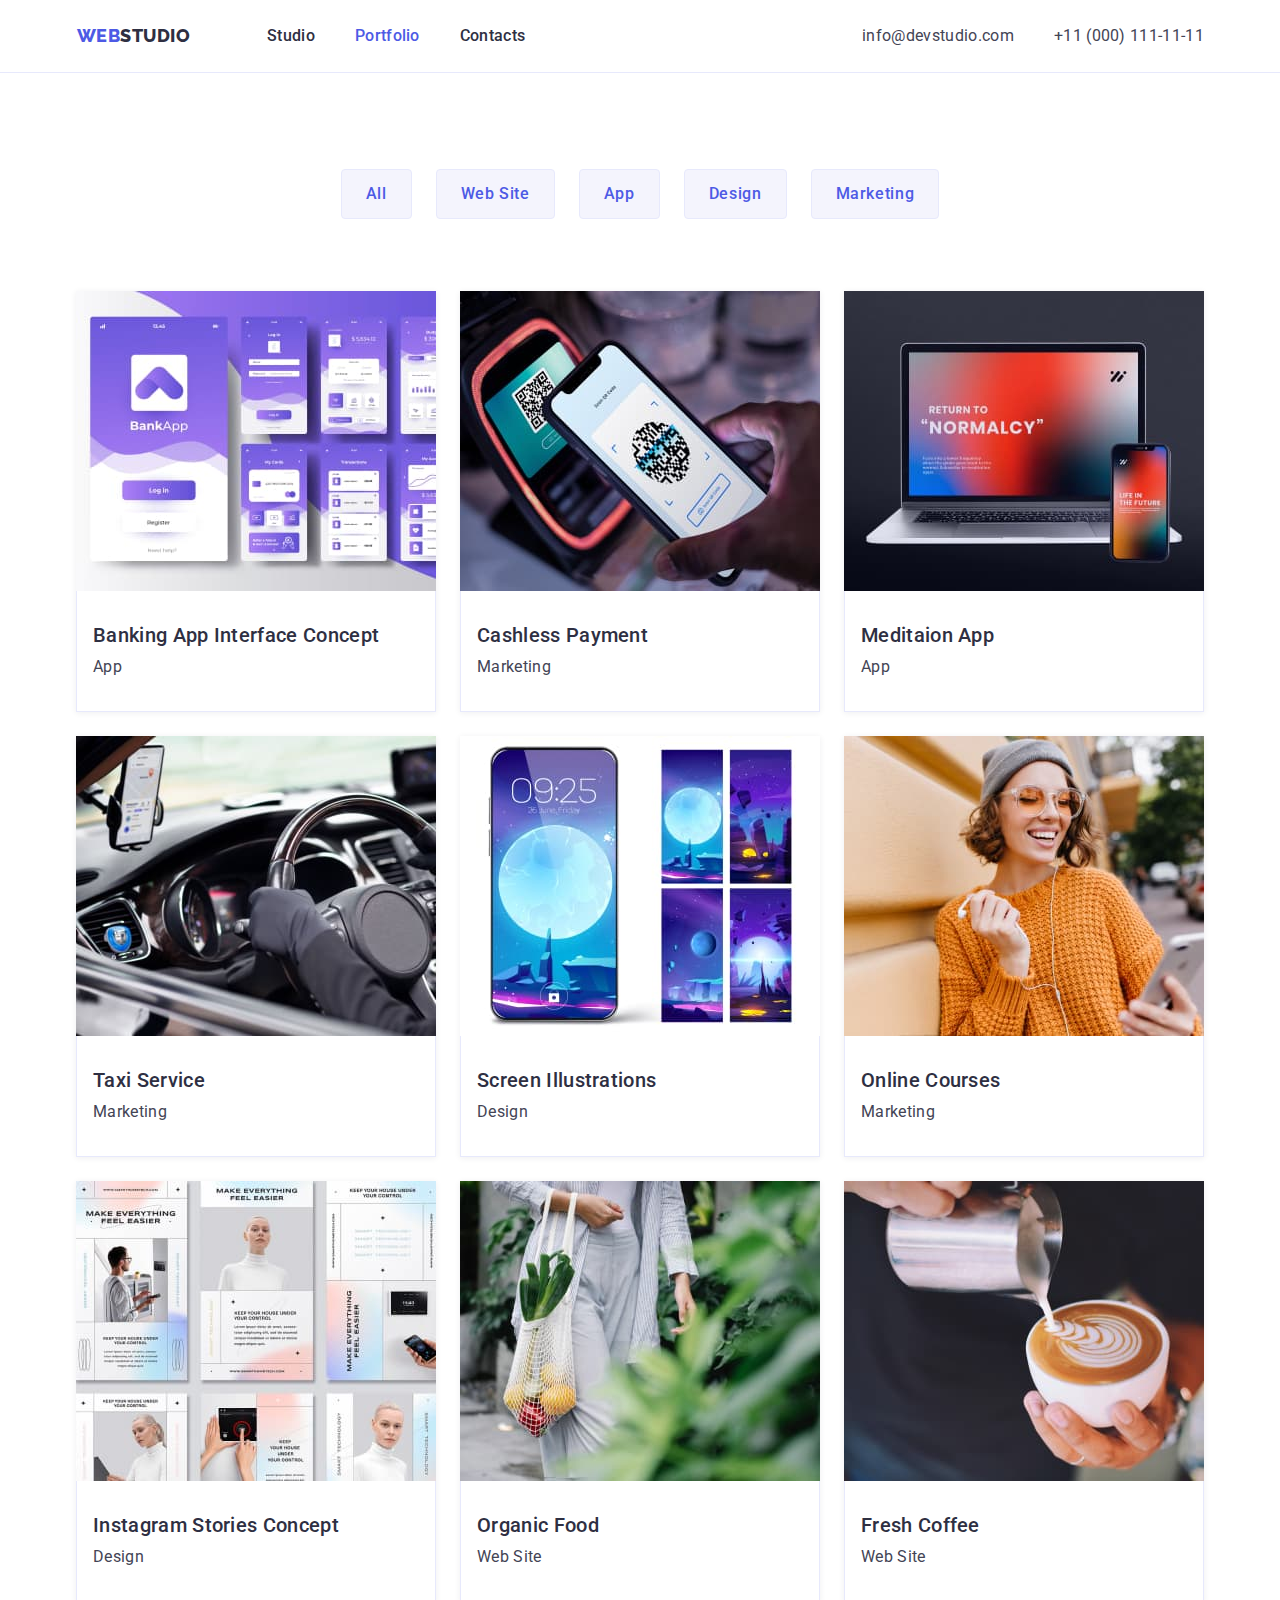
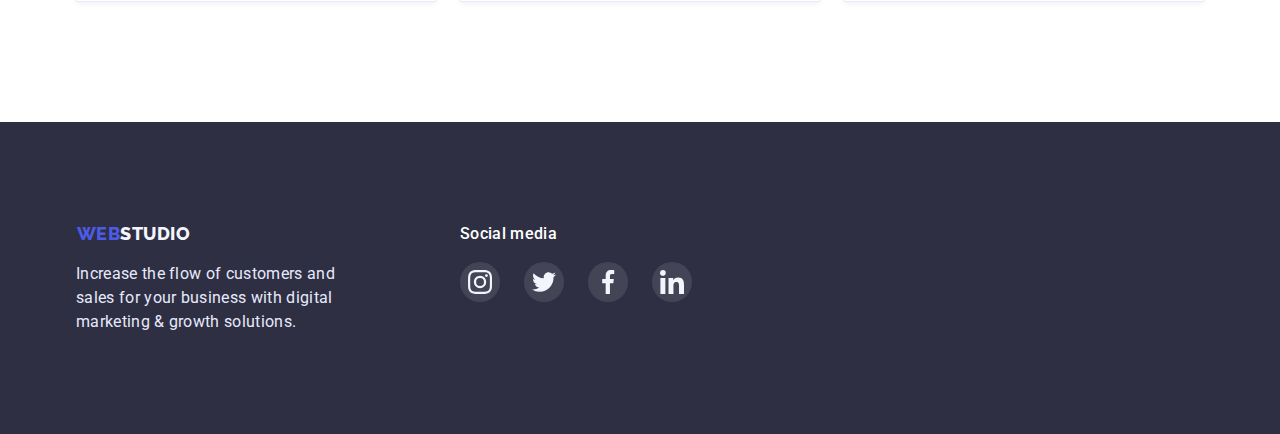
==== portfolio.html @ f53d460f "Initial commit" ====
<!DOCTYPE html>
<html lang="en">
  <head>
    <meta charset="UTF-8" />
    <meta http-equiv="X-UA-Compatible" content="IE=edge" />
    <meta name="viewport" content="width=device-width, initial-scale=1.0" />
    <title>Home work 2</title>
    <link
      href="https://fonts.googleapis.com/css2?family=Montserrat:wght@400;700&family=Raleway:wght@800&family=Roboto:wght@400;500;700;900&display=swap"
      rel="stylesheet"
    />
    <link
      rel="stylesheet"
      href="https://cdnjs.cloudflare.com/ajax/libs/modern-normalize/1.1.0/modern-normalize.min.css"
    />
    <link rel="stylesheet" href="./css/styles.css" />
  </head>
  <body>
    <!-- header section   -->
    <header class="header">
      <div class="container">
        <a href="./index.html" class="logo"
          >Web<span class="logo-text">Studio</span></a
        >
        <nav>
          <ul class="site-nav list">
            <li>
              <a href="./index.html" class="link">Studio</a>
            </li>
            <li>
              <a href="./portfolio.html" class="link current">Portfolio</a>
            </li>
            <li>
              <a href="" class="link">Contacts</a>
            </li>
          </ul>
        </nav>
        <ul class="auth-nav list">
          <li>
            <a href="mailto:info@devstudio.com" class="link"
              >info@devstudio.com</a
            >
          </li>
          <li>
            <a href="tel:+110001111111" class="link">+11 (000) 111-11-11</a>
          </li>
        </ul>
      </div>
    </header>
    <main>
      <!-- section buttons  -->
      <section class="section-gallery">
        <div class="container">
          <h1 class="visually-hidden">Filter</h1>
          <ul class="list-button list">
            <li>
              <button type="button" class="list-item">All</button>
            </li>
            <li><button type="button" class="list-item">Web Site</button></li>
            <li><button type="button" class="list-item">App</button></li>
            <li><button type="button" class="list-item">Design</button></li>
            <li><button type="button" class="list-item">Marketing</button></li>
          </ul>

          <!-- section gallery  -->
          <ul class="list list-cards">
            <li class="gallery-item item">
              <a class="gallery-link" href="">
                <img
                  src="./images/portfolio/img1.jpg"
                  alt="Banking App Interface"
                  width="360"
                  height="300"
                />
                <div class="desc-card">
                  <h2 class="gallery-title title">
                    Banking App Interface Concept
                  </h2>
                  <p class="gallery-text">App</p>
                </div>
              </a>
            </li>
            <li class="gallery-item item">
              <a class="gallery-link" href="">
                <img
                  src="./images/portfolio/img2.jpg"
                  alt="Cashless Payment"
                  width="360"
                  height="300"
                />
                <div class="desc-card">
                  <h2 class="gallery-title title">Cashless Payment</h2>
                  <p class="gallery-text">Marketing</p>
                </div>
              </a>
            </li>
            <li class="gallery-item item">
              <a class="gallery-link" href="">
                <img
                  src="./images/portfolio/img3.jpg"
                  alt="Meditaion App"
                  width="360"
                  height="300"
                />
                <div class="desc-card">
                  <h2 class="gallery-title title">Meditaion App</h2>
                  <p class="gallery-text">App</p>
                </div>
              </a>
            </li>
            <li class="gallery-item">
              <a class="gallery-link" href="">
                <img
                  src="./images/portfolio/img4.jpg"
                  alt="Taxi Service"
                  width="360"
                  height="300"
                />
                <div class="desc-card">
                  <h2 class="gallery-title title">Taxi Service</h2>
                  <p class="gallery-text">Marketing</p>
                </div>
              </a>
            </li>
            <li class="gallery-item">
              <a class="gallery-link" href="">
                <img
                  src="./images/portfolio/img5.jpg"
                  alt="Screen Illustrations"
                  width="360"
                  height="300"
                />
                <div class="desc-card">
                  <h2 class="gallery-title title">Screen Illustrations</h2>
                  <p class="gallery-text">Design</p>
                </div>
              </a>
            </li>
            <li class="gallery-item">
              <a class="gallery-link" href="">
                <img
                  src="./images/portfolio/img6.jpg"
                  alt="Online Courses"
                  width="360"
                  height="300"
                />
                <div class="desc-card">
                  <h2 class="gallery-title title">Online Courses</h2>
                  <p class="gallery-text">Marketing</p>
                </div>
              </a>
            </li>
            <li class="gallery-item">
              <a class="gallery-link" href="">
                <img
                  src="./images/portfolio/img7.jpg"
                  alt="Instagram Stories Concept"
                  width="360"
                  height="300"
                />
                <div class="desc-card">
                  <h2 class="gallery-title title">Instagram Stories Concept</h2>
                  <p class="gallery-text">Design</p>
                </div>
              </a>
            </li>
            <li class="gallery-item">
              <a class="gallery-link" href="">
                <img
                  src="./images/portfolio/img8.jpg"
                  alt="Organic Food"
                  width="360"
                  height="300"
                />
                <div class="desc-card">
                  <h2 class="gallery-title title">Organic Food</h2>
                  <p class="gallery-text">Web Site</p>
                </div>
              </a>
            </li>
            <li class="gallery-item">
              <a class="gallery-link" href="">
                <img
                  src="./images/portfolio/img9.jpg"
                  alt="Fresh Coffee"
                  width="360"
                  height="300"
                />
                <div class="desc-card">
                  <h2 class="gallery-title title">Fresh Coffee</h2>
                  <p class="gallery-text">Web Site</p>
                </div>
              </a>
            </li>
          </ul>
        </div>
      </section>
    </main>
    <!-- footer  -->
    <footer class="footer">
      <div class="container footer-wrap">
        <div class="logo-content">
          <a href="./index.html" class="logo"
            >Web<span class="logo-text">Studio</span></a
          >
          <p class="footer-text">
            Increase the flow of customers and sales for your business with
            digital marketing & growth solutions.
          </p>
        </div>
        <div class="social-content">
          <p class="social-text">Social media</p>
          <ul class="social-list list">
            <li class="social-item">
              <a
                class="social-link footer-link link"
                href="https://www.instagram.com"
                aria-label="instagram"
                target="_blank"
                rel="noopener noreferrer"
              >
                <svg class="social-icon" width="24" height="24">
                  <use href="./images/icons.svg#icon-instagram"></use>
                </svg>
              </a>
            </li>
            <li class="social-item">
              <a
                class="social-link footer-link link"
                href="https://twitter.com"
                aria-label="twitter"
                target="_blank"
                rel="noopener noreferrer"
              >
                <svg class="social-icon" width="24" height="24">
                  <use href="./images/icons.svg#icon-twitter"></use>
                </svg>
              </a>
            </li>
            <li class="social-item">
              <a
                class="social-link footer-link link"
                href="https://www.facebook.com"
                aria-label="facebook"
                target="_blank"
                rel="noopener noreferrer"
              >
                <svg class="social-icon" width="24" height="24">
                  <use href="./images/icons.svg#icon-facebook"></use>
                </svg>
              </a>
            </li>
            <li class="social-item">
              <a
                class="social-link footer-link link"
                href="https://www.linkedin.com"
                aria-label="linkedin"
                target="_blank"
                rel="noopener noreferrer"
              >
                <svg class="social-icon" width="24" height="24">
                  <use href="./images/icons.svg#icon-linkedin"></use>
                </svg>
              </a>
            </li>
          </ul>
        </div>
      </div>
    </footer>
  </body>
</html>
---- css/styles.css ----
/* основной цвет текста #434455  */
/* вторичный цвет текста  #2E2F42 */

/* акцент #4D5AE5  */
/* кнопки фон #E7E9FC  */
/* фон #FFFFFF */

:root {
  --primary-text-color: #434455;
  --title-text-color: #2e2f42;
  --accent-color: #4d5ae5;
  --accent-second-color: #404bbf;
  --accent-hover-color: #31d0aa;
  --primary-bg-color: #ffffff;
  --button-bg-color: #f4f4fd;
  --button-border-color: #e7e9fc;
  --list-item-border-color: #e7e9fc;
  --border-color: #8e8f99;
  --shadow-hero-color: rgba(46, 47, 66, 0.7);
  --shadow-item-color: rgba(46, 47, 66, 0.08);
  --shadow-btn-color: rgba(0, 0, 0, 0.15);
}

.visually-hidden {
  position: absolute;
  width: 1px;
  height: 1px;
  margin: -1px;
  border: 0;
  padding: 0;

  white-space: nowrap;
  clip-path: inset(100%);
  clip: rect(0 0 0 0);
  overflow: hidden;
}

body {
  font-family: Roboto, sans-serif;
  font-size: 16px;
  line-height: 1.5;
  letter-spacing: 0.02em;
  color: var(--primary-text-color);
}

h1,
h2,
h3,
p,
ul {
  margin: 0;
}

.list {
  list-style: none;
  margin: 0;
  padding: 0;
}

a {
  text-decoration: none;
}

/* .section {
  outline: 1px solid tomato;
} */

/* универсальный класс контейнра предназначен для ограничения контента по ширине */
.container {
  width: 1158px;
  padding-left: 15px;
  padding-right: 15px;
  /*outline: 1px solid tomato;*/
  margin-left: auto;
  margin-right: auto;
}

/* header */

header .container {
  display: flex;
  align-items: center;
  height: 72px;
}

.header {
  border-bottom: 1px solid #e7e9fc;
}

.button {
  text-decoration: none;
}
/* navigation  */
.logo {
  font-family: Raleway, sans-serif;
  font-weight: 800;
  font-size: 18px;
  line-height: 1.33;
  letter-spacing: 0.03em;
  color: var(--accent-color);
  text-decoration: none;
  text-transform: uppercase;
  text-align: center;
  width: 115px;
}

.header .logo {
  margin-right: 76px;
}

header .logo-text {
  color: var(--title-text-color);
}
.site-nav {
  display: flex;
  width: 261px;
  gap: 40px;
  padding: 0;
}

.site-nav .link {
  display: block;
  padding-top: 24px;
  padding-bottom: 24px;
  font-family: Roboto;
  font-style: Medium;
  font-weight: 500;
  color: var(--title-text-color);
  text-decoration: none;
}
.site-nav .link:hover,
.site-nav .link:focus {
  color: var(--accent-color);
}

.site-nav .link.current {
  color: #4d5ae5;
}

.auth-nav {
  display: flex;
  gap: 40px;
  margin-left: auto;
}

.auth-nav .link {
  display: block;
  padding-top: 24px;
  padding-bottom: 24px;
  color: var(--primary-text-color);
  text-decoration: none;
}

.auth-nav .link:hover,
.auth-nav .link:focus {
  color: var(--accent-color);
}

/* page studio  */

/* hero section  */

.hero {
  background-color: var(--title-text-color);
  text-align: center;
}

.hero.section {
  max-width: 1440px;
  margin: 0px auto;
  padding-top: 188px;
  padding-bottom: 188px;
  background-image: linear-gradient(
      var(--shadow-hero-color),
      var(--shadow-hero-color)
    ),
    url(../images/hero/hero.jpg);
  background-repeat: no-repeat;
  background-size: cover;
  background-position: center;
}

.hero-title {
  width: 494px;
  font-weight: 700;
  font-size: 56px;
  line-height: 1.07;
  color: var(--primary-bg-color);
  margin-left: auto;
  margin-right: auto;
  margin-bottom: 48px;
}

.hero-button {
  display: inline-block;
  padding: 16px 32px;
  min-width: 169px;
  font-family: Roboto;
  font-size: 16px;
  font-weight: 500;
  line-height: 1.5;
  letter-spacing: 0.04em;
  cursor: pointer;
  color: var(--primary-bg-color);
  background-color: var(--accent-color);
  border-radius: 4px;
  border: none;
  box-shadow: 0px 4px 4px var(--shadow-btn-color);
}

.hero-button:hover,
.hero-button:focus {
  background-color: var(--accent-second-color);
}

/* sections */

.section-title {
  font-weight: 700;
  font-size: 36px;
  line-height: 1.11;
  text-align: Center;
  color: var(--title-text-color);
  margin-bottom: 72px;
}

/* adventages-section */

.section {
  padding-top: 120px;
  padding-bottom: 120px;
}

.thumb {
  display: flex;
  justify-content: center;
  align-items: center;
  width: 264px;
  height: 112px;
  background-color: #f4f4fd;
  border-radius: 4px;
  margin-bottom: 8px;
}

.thumb-icon {
  background-size: contain;
}

.adventages-list .title,
.team-list .title {
  font-weight: 500;
  font-size: 20px;
  font-weight: 500;
  line-height: 1.2;
  color: var(--title-text-color);
}

.adventages-list .title {
  margin-bottom: 8px;
}

.adventages-list {
  display: flex;
  flex-wrap: wrap;
  gap: 24px;
}

.item {
  display: block;
}

.adventages-list .item {
  flex-basis: calc((100% - (24px * 3)) / 4);
}

.section-text {
  text-align: Left;
}

/*about section  */

.section-about {
  padding-top: 0;
}

img {
  display: block;
  max-width: 100%;
  height: auto;
}

.about-list {
  display: flex;
  flex-wrap: wrap;
  gap: 24px;
}

.about-item {
  flex-basis: calc((100% - (24px * 2)) / 3);
}

/* team section */

.section-team {
  background-color: #f4f4fd;
}

.desc-team {
  margin: 32px 16px;
}

.team-list > li {
  background-color: var(--primary-bg-color);
}

.team-list {
  display: flex;
  flex-wrap: wrap;
  gap: 24px;
  text-align: center;
}

.team-list .item {
  flex-basis: calc((100% - (24px * 3)) / 4);
  box-shadow: 0px 2px 1px var(--shadow-item-color),
    0px 1px 1px rgba(46, 47, 66, 0.16), 0px 1px 6px var(--shadow-item-color);
}

.card-title {
  margin-bottom: 8px;
}

.card-text {
  margin-bottom: 8px;
}

.social-list {
  display: flex;
  justify-content: center;
  gap: 24px;
}

.social-link {
  display: flex;
  justify-content: center;
  align-items: center;
  width: 40px;
  height: 40px;
  background-color: var(--accent-color);
  border-radius: 50%;
}

.social-link:hover,
.social-link:focus {
  background-color: var(--accent-second-color);
}

.social-icon {
  fill: #f4f4fd;
}

/* customers  */

.customers-list {
  display: flex;
  gap: 24px;
}

.customers-link {
  display: flex;
  justify-content: center;
  align-items: center;
  width: 168px;
  height: 88px;
  border: 1px solid var(--border-color);
  border-radius: 4px;
}

.customers-icon {
  fill: var(--border-color);
}

.customers-link:hover,
.customers-link:focus {
  border-color: var(--accent-second-color);
}

.customers-link:hover .customers-icon,
.customers-link:focus .customers-icon {
  fill: var(--accent-second-color);
}

/* portfolio  */

/* filter  */

.list .list-item {
  font-family: Roboto;
  font-weight: 500;
  font-size: 16px;
  line-height: 1.5;
  text-align: center;
  letter-spacing: 0.04em;
  cursor: pointer;
  color: var(--accent-color);
  background-color: var(--button-bg-color);
  border-radius: 4px;
  border: 1px solid var(--button-border-color);
}

.list .list-item:hover,
.list .list-item:focus {
  color: var(--primary-bg-color);
  background-color: var(--accent-color);
  border-color: var(--accent-color);
  box-shadow: 0px 2px 2px rgba(0, 0, 0, 0.12), 0px 2px 1px rgba(0, 0, 0, 0.08),
    0px 3px 1px rgba(0, 0, 0, 0.1);
}

.section-gallery {
  padding-top: 96px;
  padding-bottom: 120px;
}

.list-button .list-item {
  padding: 12px 24px;
}

.list-button {
  display: flex;
  justify-content: center;
  gap: 24px;
  margin-bottom: 72px;
}

/* portfolio section  */
.list-cards .title {
  font-size: 20px;
  font-weight: 500;
  line-height: 1.2;
  text-align: Left;
  color: var(--title-text-color);
}

.gallery-title {
  margin-bottom: 8px;
}

.desc-card {
  padding-top: 32px;
  padding-left: 16px;
  padding-bottom: 32px;
  border: 1px solid var(--list-item-border-color);
  border-top: none;
}

.gallery-item {
  flex-basis: calc((100% - (24px * 2)) / 3);
  box-shadow: 0px 1px 6px var(--shadow-item-color);
}

.gallery-link {
  display: block;
  color: currentColor;
}

.gallery-link:hover,
.gallery-link:focus {
  box-shadow: 0px 2px 1px var(--shadow-item-color),
    0px 1px 1px rgba(46, 47, 66, 0.16), 0px 1px 6px var(--shadow-item-color);
}

.list-cards {
  display: flex;
  flex-wrap: wrap;
  gap: 24px;
}

/* footer  */
.footer {
  max-width: 1440px;
  margin: 0px auto;
  background-color: var(--title-text-color);
}

.footer-text {
  font-weight: 400;
  text-align: Left;
  color: #e7e9fc;
  width: 264px;
}

footer .logo-text {
  color: #f4f4fd;
}

.footer {
  padding-top: 100px;
  padding-bottom: 100px;
}

.footer-wrap {
  display: flex;
}

.logo-content {
  margin-right: 120px;
}

.social-text {
  margin-bottom: 16px;
}

.footer .logo {
  display: block;
  margin-bottom: 16px;
}

.social-text {
  font-weight: 500;
  color: #ffffff;
}

.footer-link {
  background-color: rgba(255, 255, 255, 0.1);
}

.footer-link:hover,
.footer-link:focus {
  background-color: var(--accent-hover-color);
}
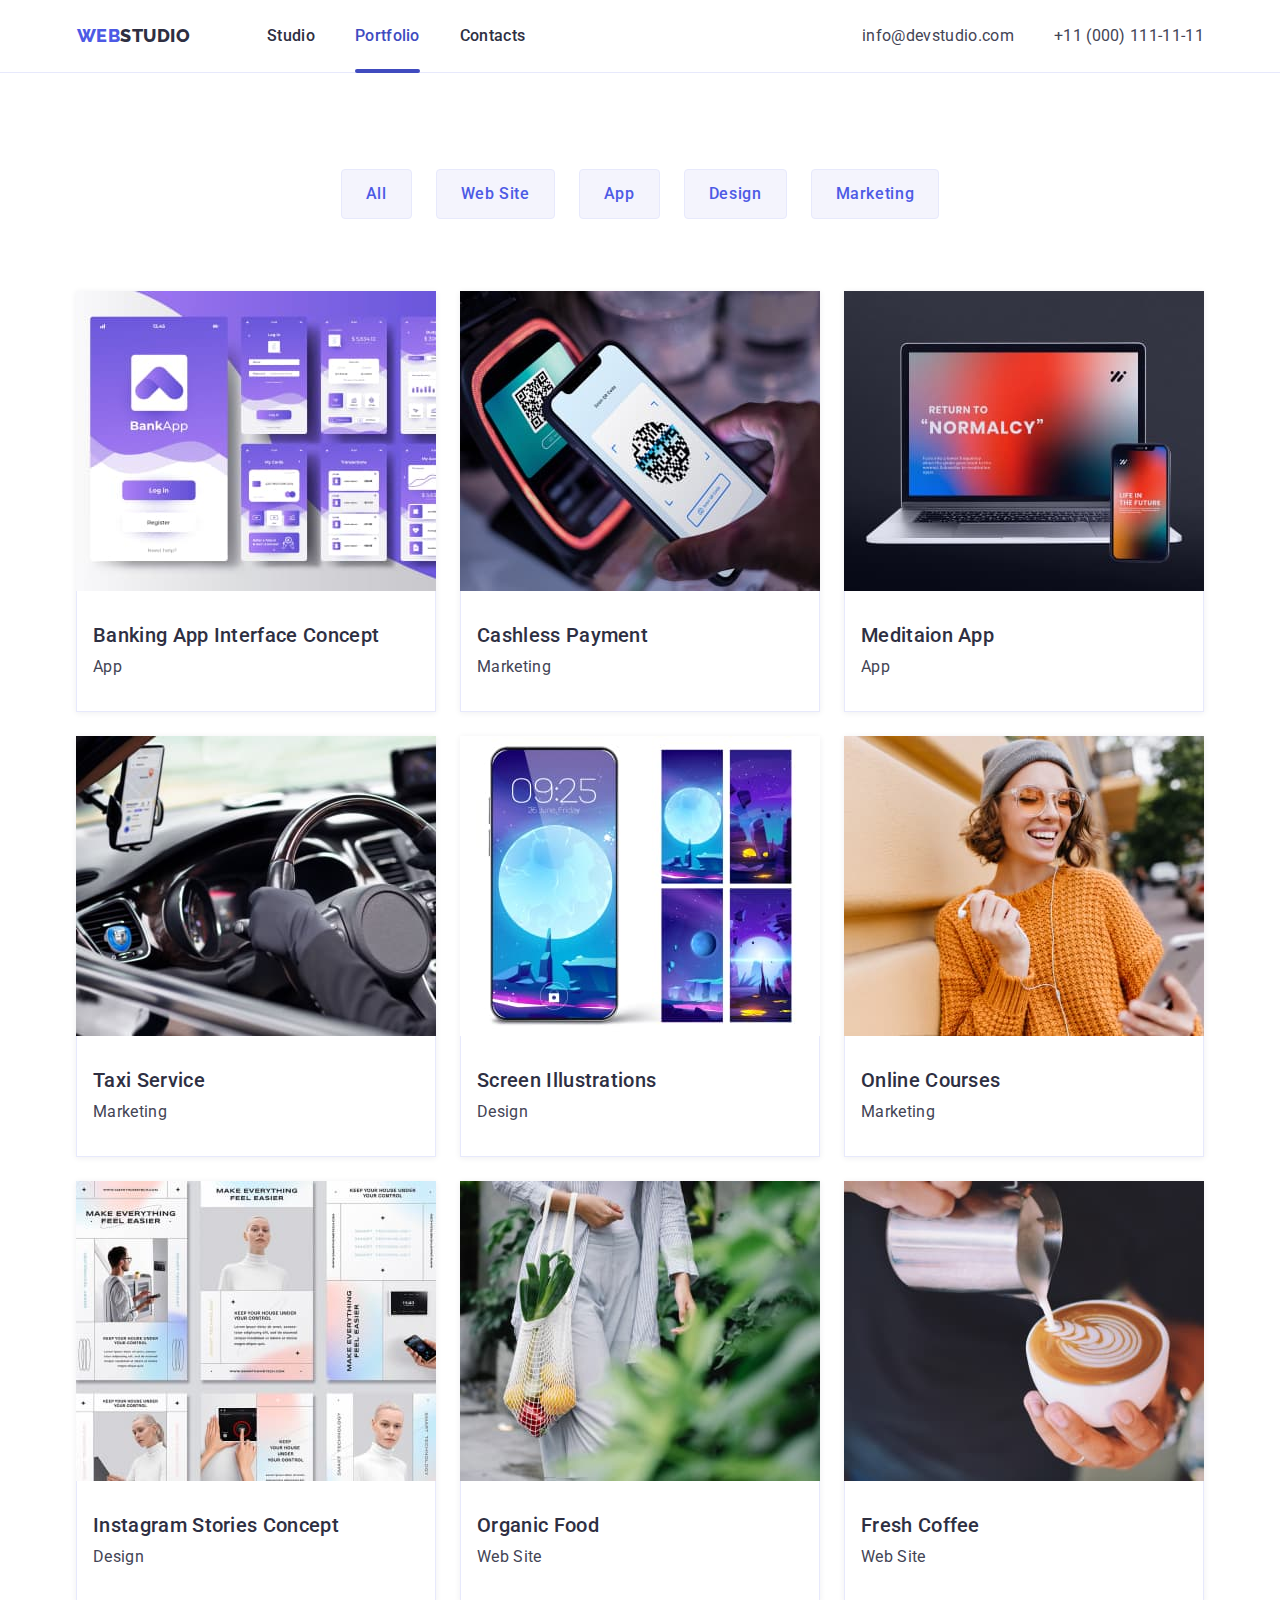
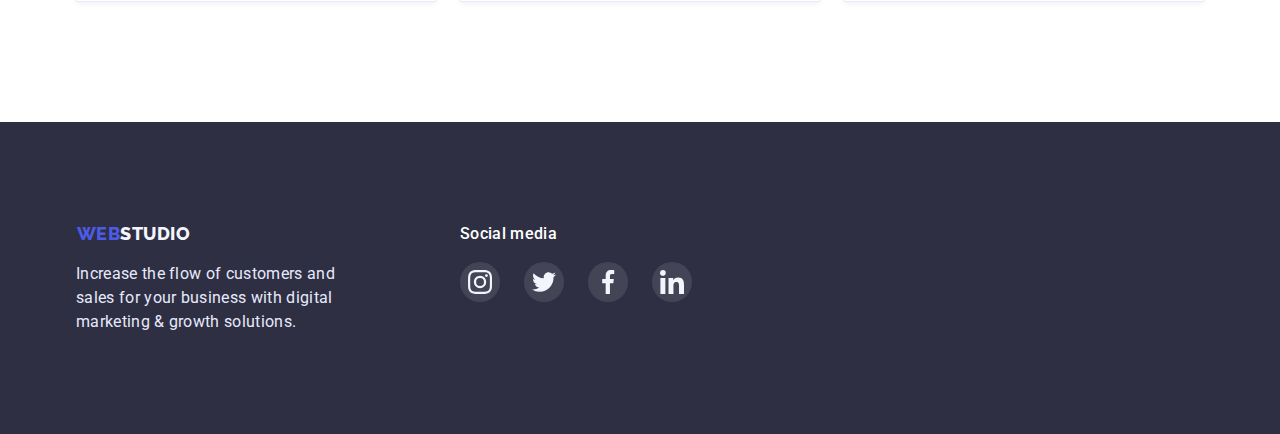
==== commit 5037ab7c: "complete hw5" ====
--- a/portfolio.html
+++ b/portfolio.html
@@ -25,24 +25,28 @@
         <nav>
           <ul class="site-nav list">
             <li>
-              <a href="./index.html" class="link">Studio</a>
+              <a href="./index.html" class="header-link link">Studio</a>
             </li>
             <li>
-              <a href="./portfolio.html" class="link current">Portfolio</a>
+              <a href="./portfolio.html" class="header-link link current"
+                >Portfolio</a
+              >
             </li>
             <li>
-              <a href="" class="link">Contacts</a>
+              <a href="" class="header-link link">Contacts</a>
             </li>
           </ul>
         </nav>
         <ul class="auth-nav list">
           <li>
-            <a href="mailto:info@devstudio.com" class="link"
+            <a href="mailto:info@devstudio.com" class="auto-link link"
               >info@devstudio.com</a
             >
           </li>
           <li>
-            <a href="tel:+110001111111" class="link">+11 (000) 111-11-11</a>
+            <a href="tel:+110001111111" class="auto-link link"
+              >+11 (000) 111-11-11</a
+            >
           </li>
         </ul>
       </div>
@@ -66,12 +70,19 @@
           <ul class="list list-cards">
             <li class="gallery-item item">
               <a class="gallery-link" href="">
-                <img
-                  src="./images/portfolio/img1.jpg"
-                  alt="Banking App Interface"
-                  width="360"
-                  height="300"
-                />
+                <div class="card-thumb">
+                  <img
+                    src="./images/portfolio/img1.jpg"
+                    alt="Banking App Interface"
+                    width="360"
+                    height="300"
+                  />
+                  <p class="overlay-text">
+                    14 Stylish and User-Friendly App Design Concepts · Task
+                    Manager App · Calorie Tracker App · Exotic Fruit Ecommerce
+                    App · Cloud Storage App
+                  </p>
+                </div>
                 <div class="desc-card">
                   <h2 class="gallery-title title">
                     Banking App Interface Concept
@@ -82,12 +93,19 @@
             </li>
             <li class="gallery-item item">
               <a class="gallery-link" href="">
-                <img
-                  src="./images/portfolio/img2.jpg"
-                  alt="Cashless Payment"
-                  width="360"
-                  height="300"
-                />
+                <div class="card-thumb">
+                  <img
+                    src="./images/portfolio/img2.jpg"
+                    alt="Cashless Payment"
+                    width="360"
+                    height="300"
+                  />
+                  <p class="overlay-text">
+                    14 Stylish and User-Friendly App Design Concepts · Task
+                    Manager App · Calorie Tracker App · Exotic Fruit Ecommerce
+                    App · Cloud Storage App
+                  </p>
+                </div>
                 <div class="desc-card">
                   <h2 class="gallery-title title">Cashless Payment</h2>
                   <p class="gallery-text">Marketing</p>
@@ -96,12 +114,19 @@
             </li>
             <li class="gallery-item item">
               <a class="gallery-link" href="">
-                <img
-                  src="./images/portfolio/img3.jpg"
-                  alt="Meditaion App"
-                  width="360"
-                  height="300"
-                />
+                <div class="card-thumb">
+                  <img
+                    src="./images/portfolio/img3.jpg"
+                    alt="Meditaion App"
+                    width="360"
+                    height="300"
+                  />
+                  <p class="overlay-text">
+                    14 Stylish and User-Friendly App Design Concepts · Task
+                    Manager App · Calorie Tracker App · Exotic Fruit Ecommerce
+                    App · Cloud Storage App
+                  </p>
+                </div>
                 <div class="desc-card">
                   <h2 class="gallery-title title">Meditaion App</h2>
                   <p class="gallery-text">App</p>
@@ -110,12 +135,19 @@
             </li>
             <li class="gallery-item">
               <a class="gallery-link" href="">
-                <img
-                  src="./images/portfolio/img4.jpg"
-                  alt="Taxi Service"
-                  width="360"
-                  height="300"
-                />
+                <div class="card-thumb">
+                  <img
+                    src="./images/portfolio/img4.jpg"
+                    alt="Taxi Service"
+                    width="360"
+                    height="300"
+                  />
+                  <p class="overlay-text">
+                    14 Stylish and User-Friendly App Design Concepts · Task
+                    Manager App · Calorie Tracker App · Exotic Fruit Ecommerce
+                    App · Cloud Storage App
+                  </p>
+                </div>
                 <div class="desc-card">
                   <h2 class="gallery-title title">Taxi Service</h2>
                   <p class="gallery-text">Marketing</p>
@@ -124,12 +156,19 @@
             </li>
             <li class="gallery-item">
               <a class="gallery-link" href="">
-                <img
-                  src="./images/portfolio/img5.jpg"
-                  alt="Screen Illustrations"
-                  width="360"
-                  height="300"
-                />
+                <div class="card-thumb">
+                  <img
+                    src="./images/portfolio/img5.jpg"
+                    alt="Screen Illustrations"
+                    width="360"
+                    height="300"
+                  />
+                  <p class="overlay-text">
+                    14 Stylish and User-Friendly App Design Concepts · Task
+                    Manager App · Calorie Tracker App · Exotic Fruit Ecommerce
+                    App · Cloud Storage App
+                  </p>
+                </div>
                 <div class="desc-card">
                   <h2 class="gallery-title title">Screen Illustrations</h2>
                   <p class="gallery-text">Design</p>
@@ -138,12 +177,19 @@
             </li>
             <li class="gallery-item">
               <a class="gallery-link" href="">
-                <img
-                  src="./images/portfolio/img6.jpg"
-                  alt="Online Courses"
-                  width="360"
-                  height="300"
-                />
+                <div class="card-thumb">
+                  <img
+                    src="./images/portfolio/img6.jpg"
+                    alt="Online Courses"
+                    width="360"
+                    height="300"
+                  />
+                  <p class="overlay-text">
+                    14 Stylish and User-Friendly App Design Concepts · Task
+                    Manager App · Calorie Tracker App · Exotic Fruit Ecommerce
+                    App · Cloud Storage App
+                  </p>
+                </div>
                 <div class="desc-card">
                   <h2 class="gallery-title title">Online Courses</h2>
                   <p class="gallery-text">Marketing</p>
@@ -152,12 +198,19 @@
             </li>
             <li class="gallery-item">
               <a class="gallery-link" href="">
-                <img
-                  src="./images/portfolio/img7.jpg"
-                  alt="Instagram Stories Concept"
-                  width="360"
-                  height="300"
-                />
+                <div class="card-thumb">
+                  <img
+                    src="./images/portfolio/img7.jpg"
+                    alt="Instagram Stories Concept"
+                    width="360"
+                    height="300"
+                  />
+                  <p class="overlay-text">
+                    14 Stylish and User-Friendly App Design Concepts · Task
+                    Manager App · Calorie Tracker App · Exotic Fruit Ecommerce
+                    App · Cloud Storage App
+                  </p>
+                </div>
                 <div class="desc-card">
                   <h2 class="gallery-title title">Instagram Stories Concept</h2>
                   <p class="gallery-text">Design</p>
@@ -166,12 +219,19 @@
             </li>
             <li class="gallery-item">
               <a class="gallery-link" href="">
-                <img
-                  src="./images/portfolio/img8.jpg"
-                  alt="Organic Food"
-                  width="360"
-                  height="300"
-                />
+                <div class="card-thumb">
+                  <img
+                    src="./images/portfolio/img8.jpg"
+                    alt="Organic Food"
+                    width="360"
+                    height="300"
+                  />
+                  <p class="overlay-text">
+                    14 Stylish and User-Friendly App Design Concepts · Task
+                    Manager App · Calorie Tracker App · Exotic Fruit Ecommerce
+                    App · Cloud Storage App
+                  </p>
+                </div>
                 <div class="desc-card">
                   <h2 class="gallery-title title">Organic Food</h2>
                   <p class="gallery-text">Web Site</p>
@@ -180,12 +240,19 @@
             </li>
             <li class="gallery-item">
               <a class="gallery-link" href="">
-                <img
-                  src="./images/portfolio/img9.jpg"
-                  alt="Fresh Coffee"
-                  width="360"
-                  height="300"
-                />
+                <div class="card-thumb">
+                  <img
+                    src="./images/portfolio/img9.jpg"
+                    alt="Fresh Coffee"
+                    width="360"
+                    height="300"
+                  />
+                  <p class="overlay-text">
+                    14 Stylish and User-Friendly App Design Concepts · Task
+                    Manager App · Calorie Tracker App · Exotic Fruit Ecommerce
+                    App · Cloud Storage App
+                  </p>
+                </div>
                 <div class="desc-card">
                   <h2 class="gallery-title title">Fresh Coffee</h2>
                   <p class="gallery-text">Web Site</p>
--- a/css/styles.css
+++ b/css/styles.css
@@ -19,6 +19,8 @@
   --shadow-hero-color: rgba(46, 47, 66, 0.7);
   --shadow-item-color: rgba(46, 47, 66, 0.08);
   --shadow-btn-color: rgba(0, 0, 0, 0.15);
+  --modal-bg-color: #fcfcfc;
+  --anim-fast: 250ms cubic-bezier(0.4, 0, 0.2, 1);
 }
 
 .visually-hidden {
@@ -84,7 +86,7 @@
 }
 
 .header {
-  border-bottom: 1px solid #e7e9fc;
+  border-bottom: 1px solid var(--list-item-border-color);
 }
 
 .button {
@@ -118,23 +120,36 @@
   padding: 0;
 }
 
-.site-nav .link {
+.site-nav .header-link {
+  position: relative;
   display: block;
   padding-top: 24px;
   padding-bottom: 24px;
   font-family: Roboto;
-  font-style: Medium;
   font-weight: 500;
   color: var(--title-text-color);
   text-decoration: none;
-}
-.site-nav .link:hover,
-.site-nav .link:focus {
+  transition: color var(--anim-fast);
+}
+
+.site-nav .header-link:hover,
+.site-nav .header-link:focus {
   color: var(--accent-color);
 }
 
-.site-nav .link.current {
-  color: #4d5ae5;
+.site-nav .header-link.current {
+  color: var(--accent-second-color);
+}
+
+.site-nav .header-link.current::after {
+  position: absolute;
+  content: '';
+  display: block;
+  width: 100%;
+  height: 4px;
+  bottom: -1px;
+  background-color: var(--accent-second-color);
+  border-radius: 2px;
 }
 
 .auth-nav {
@@ -143,16 +158,17 @@
   margin-left: auto;
 }
 
-.auth-nav .link {
+.auth-nav .auto-link {
   display: block;
   padding-top: 24px;
   padding-bottom: 24px;
   color: var(--primary-text-color);
   text-decoration: none;
-}
-
-.auth-nav .link:hover,
-.auth-nav .link:focus {
+  transition: color var(--anim-fast);
+}
+
+.auth-nav .auto-link:hover,
+.auth-nav .auto-link:focus {
   color: var(--accent-color);
 }
 
@@ -206,6 +222,7 @@
   border-radius: 4px;
   border: none;
   box-shadow: 0px 4px 4px var(--shadow-btn-color);
+  transition: background-color var(--anim-fast);
 }
 
 .hero-button:hover,
@@ -237,7 +254,7 @@
   align-items: center;
   width: 264px;
   height: 112px;
-  background-color: #f4f4fd;
+  background-color: var(--button-bg-color);
   border-radius: 4px;
   margin-bottom: 8px;
 }
@@ -302,7 +319,7 @@
 /* team section */
 
 .section-team {
-  background-color: #f4f4fd;
+  background-color: var(--button-bg-color);
 }
 
 .desc-team {
@@ -348,6 +365,7 @@
   height: 40px;
   background-color: var(--accent-color);
   border-radius: 50%;
+  transition: background-color var(--anim-fast);
 }
 
 .social-link:hover,
@@ -356,7 +374,7 @@
 }
 
 .social-icon {
-  fill: #f4f4fd;
+  fill: var(--button-bg-color);
 }
 
 /* customers  */
@@ -374,10 +392,12 @@
   height: 88px;
   border: 1px solid var(--border-color);
   border-radius: 4px;
+  transition: border-color var(--anim-fast);
 }
 
 .customers-icon {
   fill: var(--border-color);
+  transition: fill var(--anim-fast);
 }
 
 .customers-link:hover,
@@ -406,6 +426,8 @@
   background-color: var(--button-bg-color);
   border-radius: 4px;
   border: 1px solid var(--button-border-color);
+  transition: color var(--anim-fast), background-color var(--anim-fast),
+    border-color var(--anim-fast), box-shadow var(--anim-fast);
 }
 
 .list .list-item:hover,
@@ -459,9 +481,37 @@
   box-shadow: 0px 1px 6px var(--shadow-item-color);
 }
 
+.overlay-text {
+  position: absolute;
+  display: inline-block;
+  padding: 40px 32px;
+  /* top: 100%; */
+  top: 0;
+  left: 0;
+  width: 100%;
+  height: 100%;
+  color: var(--button-bg-color);
+  background-color: var(--accent-color);
+  opacity: 0;
+  transform: translateY(100%);
+  transition: opacity var(--anim-fast), transform var(--anim-fast);
+}
+
+.card-thumb {
+  position: relative;
+  overflow: hidden;
+}
+
+.gallery-link:hover .overlay-text,
+.gallery-link:focus .overlay-text {
+  transform: translateY(0);
+  opacity: 1;
+}
+
 .gallery-link {
   display: block;
   color: currentColor;
+  transition: box-shadow var(--anim-fast);
 }
 
 .gallery-link:hover,
@@ -486,12 +536,12 @@
 .footer-text {
   font-weight: 400;
   text-align: Left;
-  color: #e7e9fc;
+  color: var(--button-border-color);
   width: 264px;
 }
 
 footer .logo-text {
-  color: #f4f4fd;
+  color: var(--button-bg-color);
 }
 
 .footer {
@@ -523,9 +573,65 @@
 
 .footer-link {
   background-color: rgba(255, 255, 255, 0.1);
+  transition: background-color var(--anim-fast);
 }
 
 .footer-link:hover,
 .footer-link:focus {
   background-color: var(--accent-hover-color);
 }
+
+/* modal */
+
+.backdrop {
+  position: fixed;
+  top: 0;
+  left: 0;
+  width: 100%;
+  height: 100%;
+  background-color: rgba(46, 47, 66, 0.5);
+  transition: opacity var(--anim-fast), visibility var(--anim-fast);
+}
+
+.backdrop.is-hidden {
+  opacity: 0;
+  visibility: hidden;
+  pointer-events: none;
+  transition-delay: var(--anim-fast);
+}
+
+.modal {
+  position: absolute;
+  top: 50%;
+  left: 50%;
+  /* z-index: 10; */
+  transform: translateX(-50%) translateY(-50%);
+  width: 408px;
+  height: 576px;
+  background-color: var(--modal-bg-color);
+  border-radius: 4px;
+  box-shadow: 0px 2px 1px rgba(0, 0, 0, 0.2), 0px 1px 3px rgba(0, 0, 0, 0.12),
+    0px 1px 1px rgba(0, 0, 0, 0.14);
+  transition: transform var(--anim-fast), opacity var(--anim-fast);
+}
+
+.backdrop.is-hidden .modal {
+  transform: translateX(-50%) translateY(0%);
+  opacity: 0;
+}
+
+.modal-button {
+  display: flex;
+  justify-content: center;
+  align-items: center;
+  padding: 0;
+  position: absolute;
+  top: 24px;
+  right: 24px;
+  width: 24px;
+  height: 24px;
+  background-color: var(--button-border-color);
+  border-radius: 50%;
+  border: 1px solid rgba(0, 0, 0, 0.1);
+  cursor: pointer;
+}
